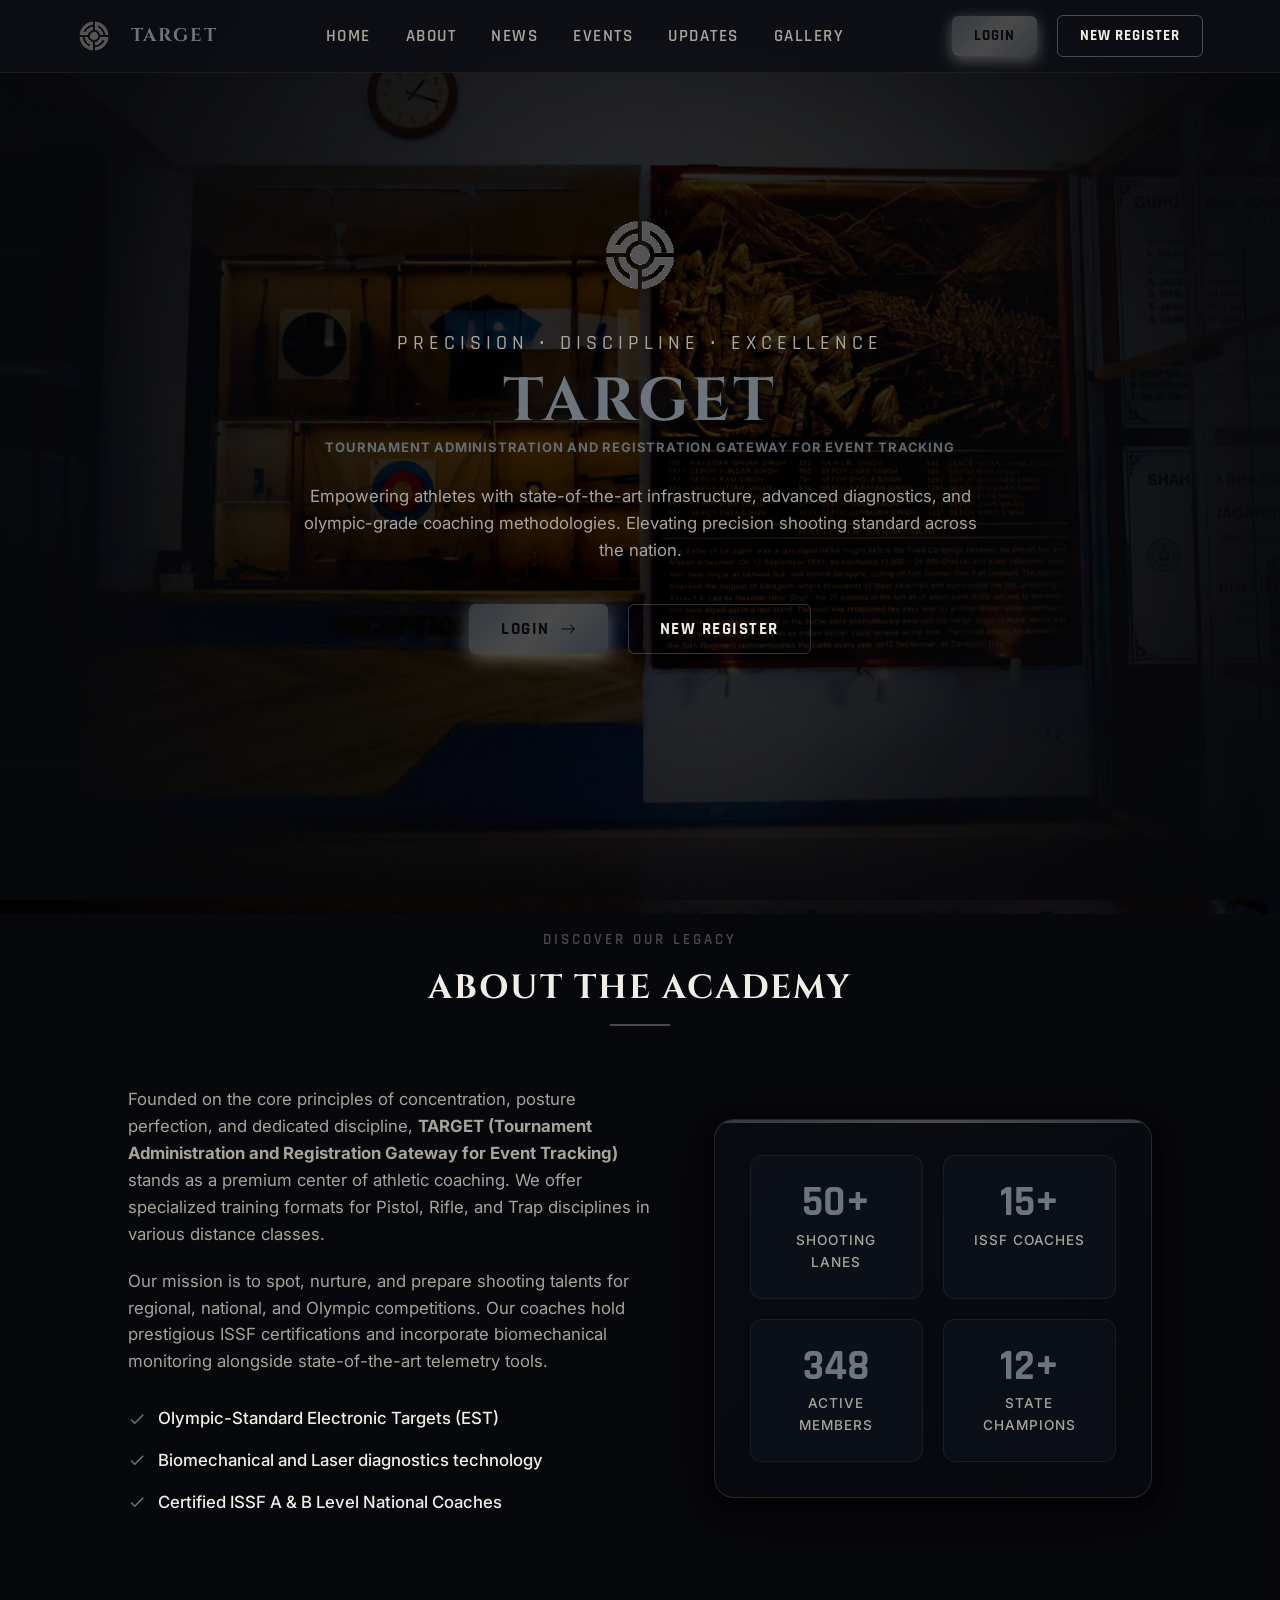
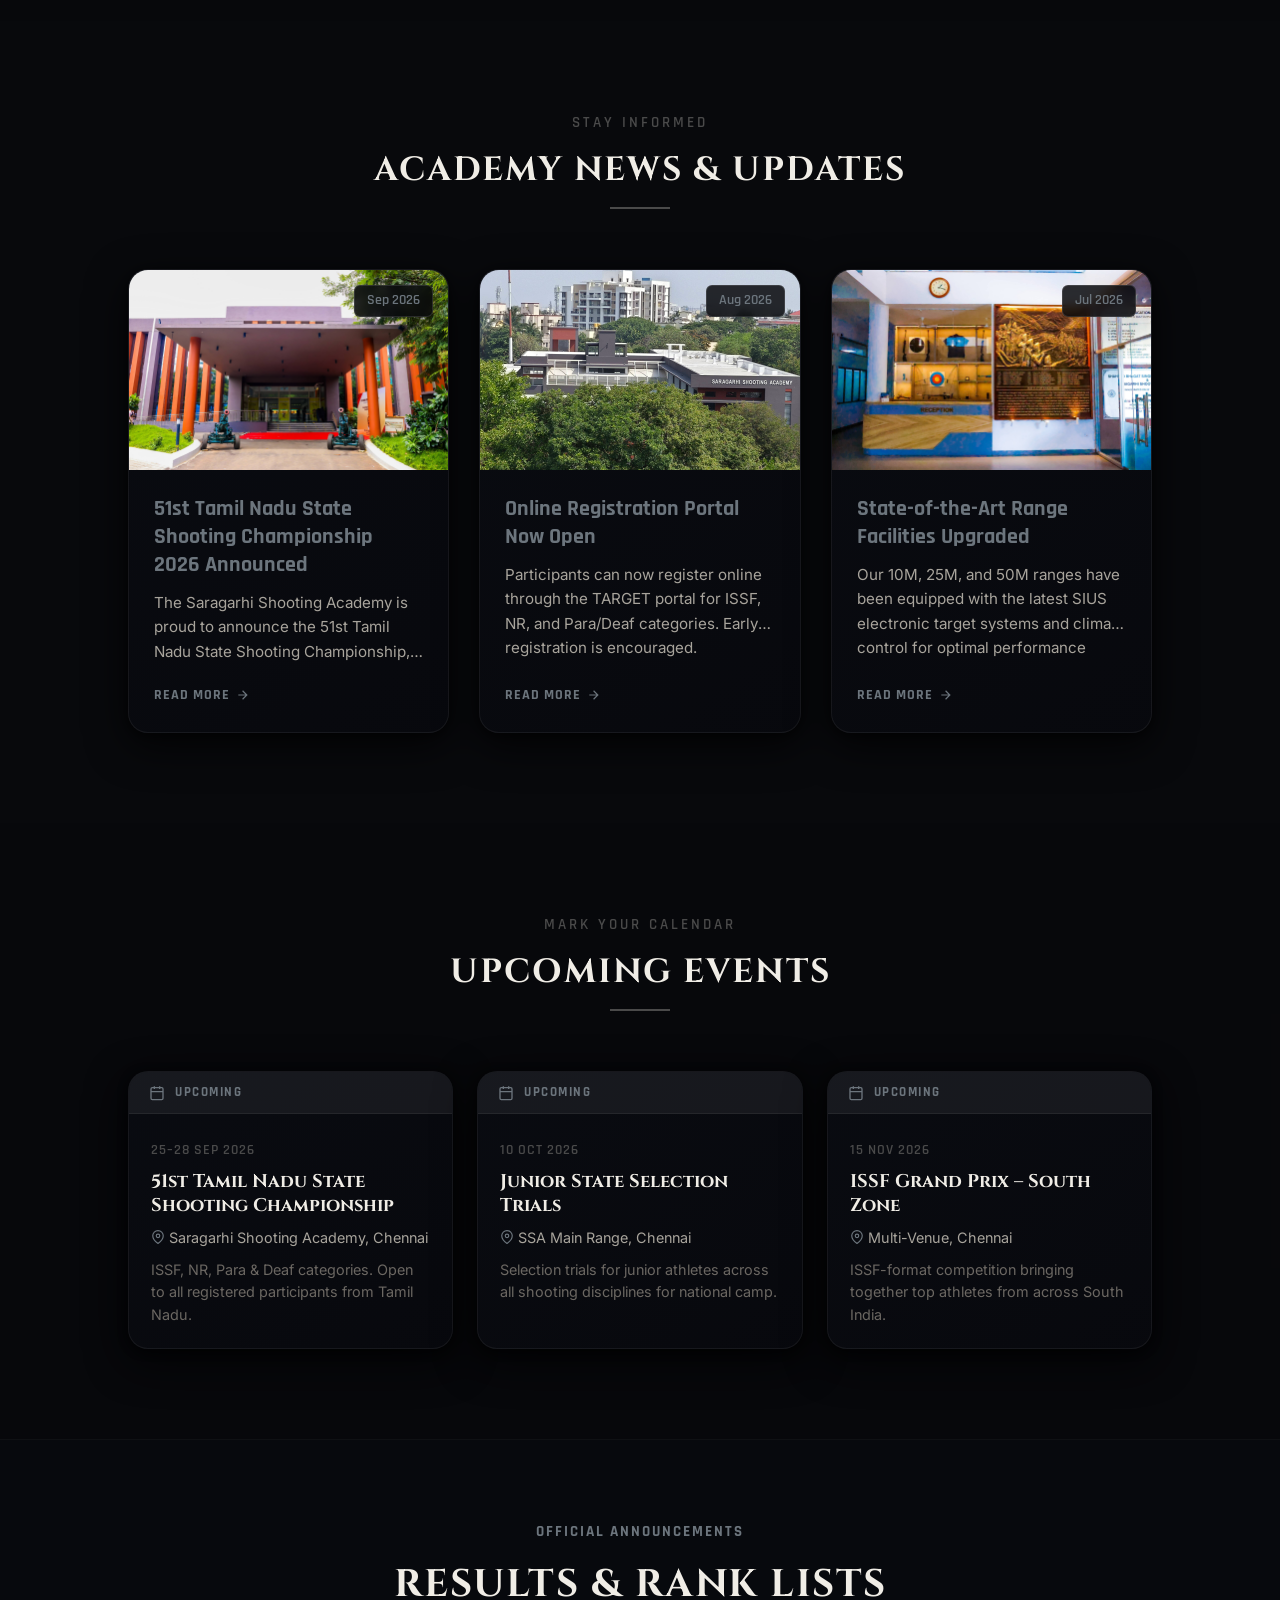
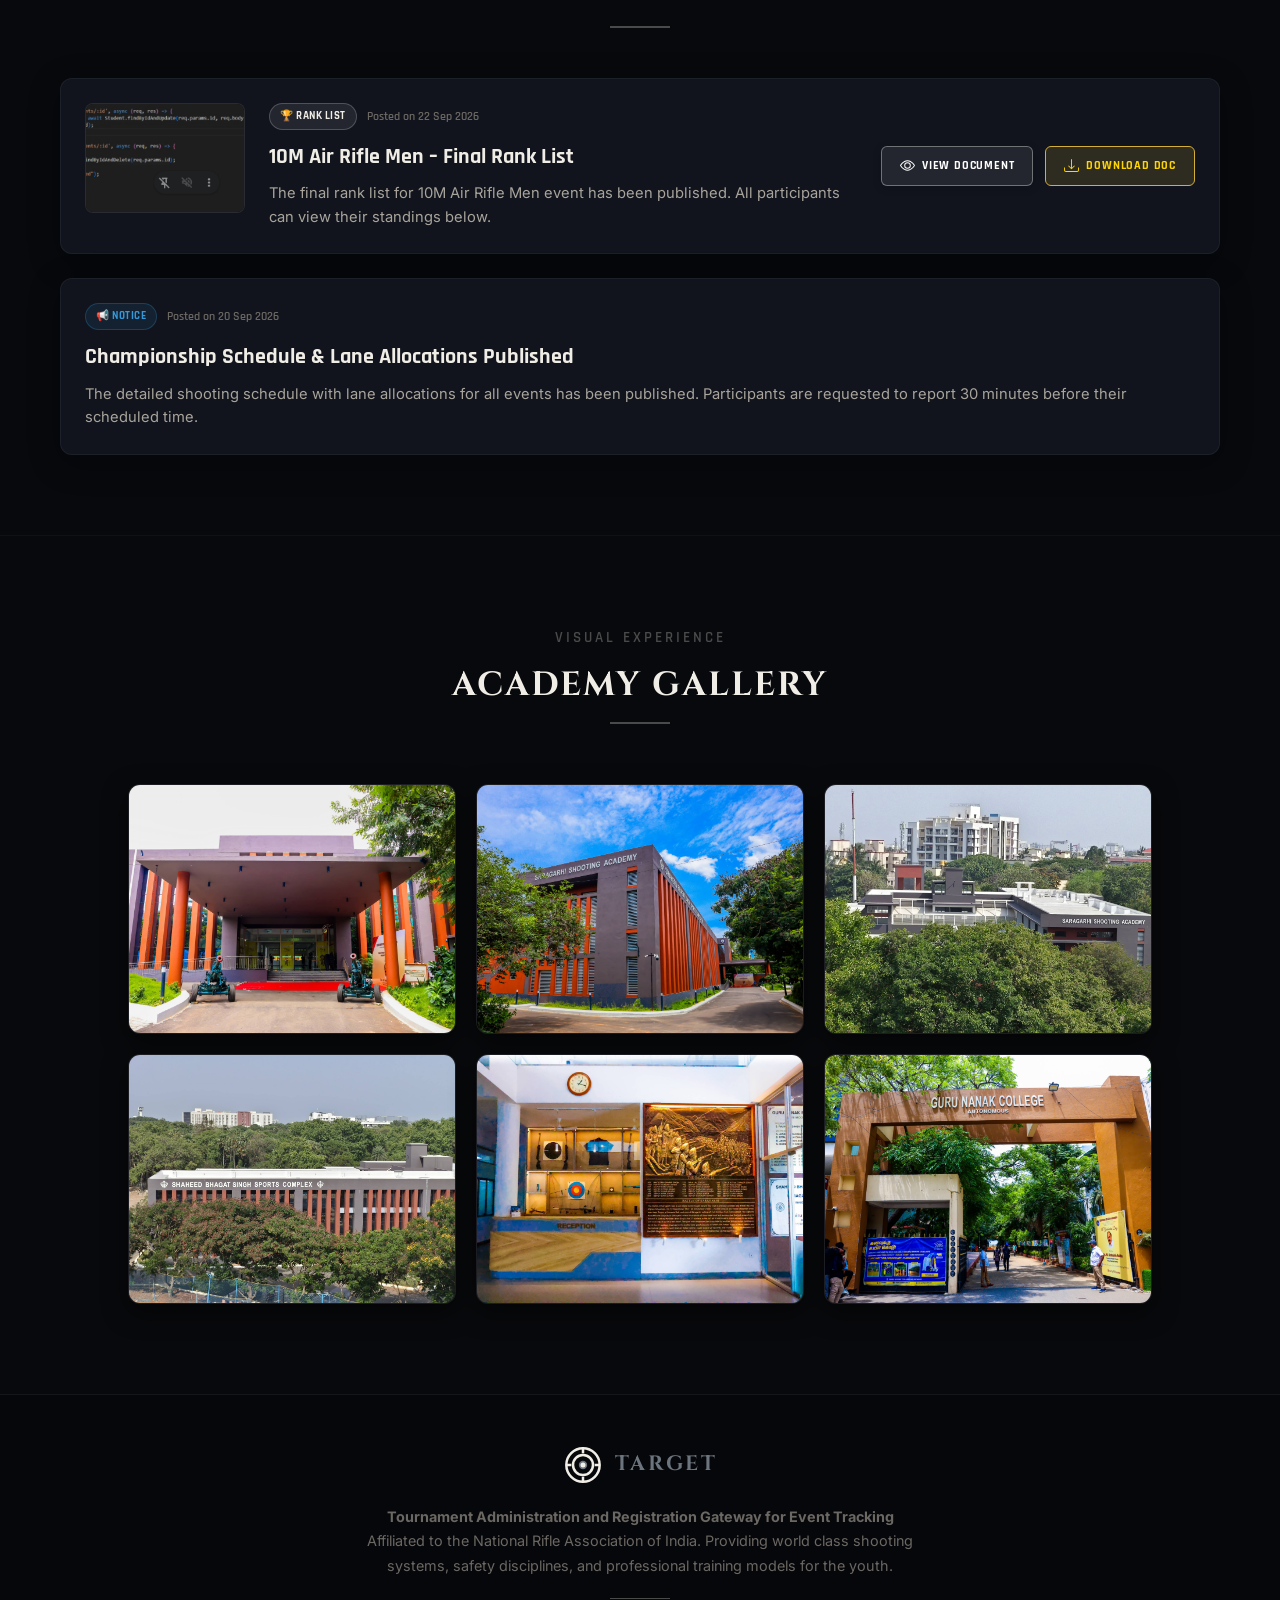
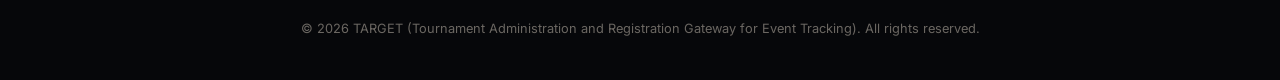
==== static-preview/index.html @ ebe8dc96 "Add static HTML/CSS/JS replica for index, login, register, and forgot password pages" ====
<!DOCTYPE html>
<html lang="en">
<head>
  <meta charset="UTF-8">
  <meta name="viewport" content="width=device-width, initial-scale=1.0">
  <meta name="description" content="Welcome to TARGET – Tournament Administration and Registration Gateway for Event Tracking. The premier portal for Olympic precision shooting sports.">
  <meta name="robots" content="index, follow">
  <title>TARGET | Official Portal</title>
  <link rel="icon" href="../images/logo.png" type="image/png">
  <link rel="preconnect" href="https://fonts.googleapis.com">
  <link rel="preconnect" href="https://fonts.gstatic.com" crossorigin>
  <link href="https://fonts.googleapis.com/css2?family=Cinzel:wght@400;600;700&family=Inter:wght@300;400;500;600;700&family=Rajdhani:wght@400;500;600;700&display=swap" rel="stylesheet">
  <style>
    :root {
      --gold-500: #4A4A4A;
      --gold-400: #6C757D;
      --gold-300: #ADB5BD;
      --gold-100: #E9ECEF;
      --dark-950: #08090C;
      --dark-900: #0D0F14;
      --dark-800: #131720;
      --dark-700: #1A2030;
      --dark-600: #222A3D;
      --dark-500: #2E3A54;
      --text-primary:   #F0EDE6;
      --text-secondary: #A8A49C;
      --text-muted:     #6B6762;
      --grad-gold:   linear-gradient(135deg, #343A40 0%, #4A4A4A 50%, #343A40 100%);
      --grad-panel:  linear-gradient(145deg, rgba(10,12,18,0.93) 0%, rgba(8,9,14,0.96) 100%);
      --shadow-card: 0 12px 40px rgba(0,0,0,0.75), 0 2px 10px rgba(0,0,0,0.5);
      --border-gold: 1px solid rgba(255,255,255,0.12);
      --border-dark: 1px solid rgba(255,255,255,0.06);
      --radius-sm: 6px; --radius-md: 12px; --radius-lg: 20px; --radius-xl: 28px;
      --trans-fast: 0.2s ease; --trans-mid: 0.4s ease; --trans-slow: 0.8s ease;
    }
    *, *::before, *::after { box-sizing: border-box; margin: 0; padding: 0; }
    html { font-size: 16px; scroll-behavior: smooth; }
    body { font-family: 'Inter', sans-serif; background-color: var(--dark-950); color: var(--text-primary); min-height: 100vh; overflow-x: hidden; line-height: 1.6; }
    a { color: var(--gold-400); text-decoration: none; transition: color var(--trans-fast); }
    a:hover { color: var(--gold-300); }
    ::-webkit-scrollbar { width: 8px; }
    ::-webkit-scrollbar-track { background: var(--dark-900); }
    ::-webkit-scrollbar-thumb { background: var(--dark-600); border-radius: 4px; }
    ::-webkit-scrollbar-thumb:hover { background: var(--gold-500); }

    /* ── Cinematic Background ── */
    .bg-cinematic {
      position: fixed; inset: 0; z-index: -2;
      background-image: url('../images/gallery/ssa_range_1.jpg');
      background-size: cover; background-position: center; background-repeat: no-repeat;
      filter: brightness(0.25) saturate(0.8) contrast(1.15);
      transform: scale(1.03);
      animation: bgPulse 30s ease-in-out infinite alternate;
    }
    .bg-overlay {
      position: fixed; inset: 0; z-index: -1;
      background: radial-gradient(circle at center, transparent 15%, rgba(8,9,12,0.92) 80%);
    }
    @keyframes bgPulse {
      0% { transform: scale(1.03) translate(0,0); }
      100% { transform: scale(1.09) translate(-8px,-4px); }
    }

    /* ── Navbar ── */
    .navbar {
      position: sticky; top: 0; width: 100%; z-index: 100;
      background: rgba(13,15,20,0.85); backdrop-filter: blur(12px);
      border-bottom: var(--border-dark); padding: 15px 6%;
      display: flex; justify-content: space-between; align-items: center;
    }
    .nav-brand { display: flex; align-items: center; gap: 12px; }
    .nav-title { font-family: 'Cinzel', serif; font-size: 1.15rem; font-weight: 700; color: var(--gold-400); letter-spacing: 2px; text-transform: uppercase; }
    .nav-links { display: flex; align-items: center; gap: 35px; list-style: none; }
    .nav-links a { font-family: 'Rajdhani', sans-serif; font-size: 1.05rem; font-weight: 600; color: var(--text-secondary); text-transform: uppercase; letter-spacing: 1.5px; position: relative; padding: 5px 0; }
    .nav-links a::after { content: ''; position: absolute; bottom: 0; left: 0; width: 0; height: 2px; background: var(--gold-500); transition: width var(--trans-fast); }
    .nav-links a:hover { color: var(--text-primary); }
    .nav-links a:hover::after { width: 100%; }
    .btn-portal { font-family: 'Rajdhani', sans-serif; font-weight: 700; font-size: 0.95rem; color: var(--dark-950) !important; background: var(--grad-gold); padding: 8px 22px; border-radius: var(--radius-sm); border: none; box-shadow: 0 4px 15px rgba(255,255,255,0.3); text-transform: uppercase; letter-spacing: 1px; cursor: pointer; transition: transform var(--trans-fast), box-shadow var(--trans-fast); display: inline-block; }
    .btn-portal:hover { transform: translateY(-2px); box-shadow: 0 6px 20px rgba(255,255,255,0.5); background: var(--gold-300); color: var(--dark-950) !important; }
    .btn-portal-register { background: transparent !important; color: var(--text-primary) !important; border: 1.5px solid rgba(255,255,255,0.25) !important; box-shadow: none !important; }
    .btn-portal-register:hover { background: rgba(255,255,255,0.1) !important; color: #fff !important; border-color: rgba(255,255,255,0.45) !important; }

    /* ── Sections ── */
    section { padding: 90px 10%; position: relative; }

    /* ── Hero ── */
    .hero { min-height: 85vh; display: flex; flex-direction: column; justify-content: center; align-items: center; text-align: center; padding-top: 40px; }
    .hero-emblem { width: 96px; height: 96px; border-radius: 50%; background: transparent; border: none; margin-bottom: 24px; animation: emblemPulse 4s ease-in-out infinite; }
    .hero-emblem-inner { width: 100%; height: 100%; border-radius: 50%; background: transparent; display: flex; align-items: center; justify-content: center; }
    @keyframes emblemPulse { 0%,100% { box-shadow: 0 0 20px rgba(255,255,255,0.25); } 50% { box-shadow: 0 0 40px rgba(255,255,255,0.45); } }
    .hero-subtitle { font-family: 'Rajdhani', sans-serif; font-size: 1.25rem; letter-spacing: 5px; text-transform: uppercase; color: var(--text-secondary); margin-bottom: 12px; font-weight: 500; }
    .hero-title { font-family: 'Cinzel', serif; font-size: clamp(2rem,5vw,3.8rem); font-weight: 700; color: var(--gold-400); text-transform: uppercase; letter-spacing: 4px; text-shadow: 0 4px 15px rgba(0,0,0,0.8), 0 0 30px rgba(255,255,255,0.2); margin-bottom: 0; line-height: 1.05; }
    .hero-expansion { font-size: 13px; font-weight: 700; color: var(--gold-400); margin-top: 2px; margin-bottom: 25px; letter-spacing: 0.8px; text-transform: uppercase; opacity: 0.9; }
    .hero-description { max-width: 680px; font-size: 1.05rem; color: var(--text-secondary); margin-bottom: 40px; }
    .hero-actions { display: flex; gap: 20px; align-items: center; }
    .btn-primary { font-family: 'Rajdhani', sans-serif; font-weight: 700; font-size: 1.05rem; text-transform: uppercase; letter-spacing: 1.5px; color: var(--dark-950) !important; background: var(--grad-gold); padding: 12px 32px; border-radius: var(--radius-sm); border: none; cursor: pointer; box-shadow: 0 4px 20px rgba(255,255,255,0.35); display: inline-flex; align-items: center; gap: 10px; transition: transform var(--trans-fast), box-shadow var(--trans-fast); }
    .btn-primary:hover { transform: translateY(-2px); box-shadow: 0 8px 30px rgba(255,255,255,0.6); }
    .btn-secondary-custom { font-family: 'Rajdhani', sans-serif; font-weight: 700; font-size: 1.05rem; text-transform: uppercase; letter-spacing: 1.5px; color: var(--text-primary) !important; background: transparent; padding: 11px 31px; border-radius: var(--radius-sm); border: 1px solid rgba(255,255,255,0.2); cursor: pointer; display: inline-flex; align-items: center; transition: background var(--trans-fast), color var(--trans-fast), border-color var(--trans-fast); }
    .btn-secondary-custom:hover { background: rgba(255,255,255,0.08); color: #fff !important; border-color: rgba(255,255,255,0.4); transform: translateY(-2px); }

    /* ── Section Headers ── */
    .section-header { text-align: center; margin-bottom: 60px; }
    .section-subtitle { font-family: 'Rajdhani', sans-serif; font-size: 0.95rem; font-weight: 600; text-transform: uppercase; letter-spacing: 3px; color: var(--gold-500); margin-bottom: 8px; }
    .section-title { font-family: 'Cinzel', serif; font-size: 2.1rem; text-transform: uppercase; letter-spacing: 2px; color: var(--text-primary); position: relative; display: inline-block; padding-bottom: 12px; }
    .section-title::after { content: ''; position: absolute; bottom: 0; left: 50%; transform: translateX(-50%); width: 60px; height: 2px; background: var(--gold-500); }

    /* ── About ── */
    .about { background: rgba(8,9,12,0.3); }
    .about-content { display: grid; grid-template-columns: 1.1fr 0.9fr; gap: 50px; align-items: center; }
    .about-text { font-size: 1.05rem; color: var(--text-secondary); }
    .about-text p { margin-bottom: 20px; }
    .about-highlights { list-style: none; margin-top: 30px; }
    .about-highlights li { display: flex; align-items: center; gap: 12px; margin-bottom: 15px; font-weight: 500; color: var(--text-primary); }
    .about-highlights li svg { width: 18px; height: 18px; fill: var(--gold-400); flex-shrink: 0; }
    .about-card-box { background: var(--grad-panel); border: var(--border-gold); border-radius: var(--radius-lg); padding: 35px; box-shadow: var(--shadow-card); position: relative; overflow: hidden; }
    .about-card-box::before { content: ''; position: absolute; top: 0; left: 0; right: 0; height: 3px; background: var(--grad-gold); }
    .stats-grid { display: grid; grid-template-columns: 1fr 1fr; gap: 20px; }
    .stat-item { background: rgba(14,18,28,0.7); border: var(--border-dark); border-radius: var(--radius-md); padding: 24px 20px; text-align: center; transition: transform var(--trans-fast), border-color var(--trans-fast); }
    .stat-item:hover { transform: translateY(-4px); border-color: rgba(255,255,255,0.4); box-shadow: 0 8px 24px rgba(255,255,255,0.08); }
    .stat-num { font-family: 'Rajdhani', sans-serif; font-size: 2.6rem; font-weight: 700; color: var(--gold-400); margin-bottom: 4px; line-height: 1.1; }
    .stat-label { font-size: 0.85rem; font-weight: 500; text-transform: uppercase; letter-spacing: 1px; color: var(--text-secondary); }

    /* ── News ── */
    .news-grid { display: grid; grid-template-columns: repeat(auto-fit, minmax(320px,1fr)); gap: 30px; }
    .news-card { background: var(--grad-panel); border: var(--border-dark); border-radius: var(--radius-lg); overflow: hidden; box-shadow: var(--shadow-card); transition: transform var(--trans-fast), border-color var(--trans-fast), box-shadow var(--trans-fast); cursor: pointer; display: flex; flex-direction: column; }
    .news-card:hover { transform: translateY(-8px); border-color: rgba(255,255,255,0.45); box-shadow: 0 15px 40px rgba(255,255,255,0.15), var(--shadow-card); }
    .news-img-container { height: 200px; overflow: hidden; position: relative; background-color: var(--dark-900); }
    .news-img { width: 100%; height: 100%; object-fit: cover; transition: transform var(--trans-slow); }
    .news-card:hover .news-img { transform: scale(1.06); }
    .news-date { position: absolute; top: 15px; right: 15px; background: rgba(8,9,12,0.85); backdrop-filter: blur(4px); border: var(--border-gold); padding: 4px 12px; border-radius: var(--radius-sm); font-family: 'Rajdhani', sans-serif; font-weight: 600; font-size: 0.85rem; color: var(--gold-400); z-index: 2; }
    .news-info { padding: 25px; display: flex; flex-direction: column; flex-grow: 1; }
    .news-title { font-family: 'Rajdhani', sans-serif; font-size: 1.35rem; font-weight: 700; color: var(--gold-400); line-height: 1.3; margin-bottom: 12px; }
    .news-excerpt { font-size: 0.95rem; color: var(--text-secondary); margin-bottom: 20px; flex-grow: 1; display: -webkit-box; -webkit-line-clamp: 3; -webkit-box-orient: vertical; overflow: hidden; }
    .news-more { font-family: 'Rajdhani', sans-serif; font-size: 0.9rem; font-weight: 700; text-transform: uppercase; letter-spacing: 1px; color: var(--gold-400); display: inline-flex; align-items: center; gap: 6px; margin-top: auto; }
    .news-more svg { width: 14px; height: 14px; fill: currentColor; transition: transform var(--trans-fast); }
    .news-card:hover .news-more svg { transform: translateX(4px); }

    /* ── Events ── */
    .events { background: rgba(8,9,12,0.3); }
    .events-grid { display: grid; grid-template-columns: repeat(auto-fit,minmax(280px,1fr)); gap: 24px; }
    .event-card { background: var(--grad-panel); border: var(--border-dark); border-radius: var(--radius-lg); overflow: hidden; box-shadow: var(--shadow-card); transition: transform var(--trans-fast), border-color var(--trans-fast); }
    .event-card:hover { transform: translateY(-6px); border-color: rgba(255,255,255,0.3); }
    .event-badge { background: rgba(255,255,255,0.06); border-bottom: var(--border-dark); padding: 10px 20px; font-family: 'Rajdhani', sans-serif; font-size: 0.82rem; font-weight: 700; text-transform: uppercase; letter-spacing: 1.5px; color: var(--gold-400); display: flex; align-items: center; gap: 6px; }
    .event-content { padding: 22px; }
    .event-date-text { font-family: 'Rajdhani', sans-serif; font-size: 0.9rem; font-weight: 600; color: var(--gold-500); text-transform: uppercase; letter-spacing: 1px; }
    .event-card-title { font-family: 'Cinzel', serif; font-size: 1.15rem; font-weight: 700; color: var(--text-primary); margin: 8px 0; line-height: 1.3; }
    .event-venue { font-size: 0.9rem; color: var(--text-secondary); margin-bottom: 10px; display: flex; align-items: center; }
    .event-desc { font-size: 0.9rem; color: var(--text-muted); line-height: 1.55; }

    /* ── Updates Section ── */
    .updates { padding: 80px 0; background: rgba(8,10,15,0.4); border-top: 1px solid rgba(255,255,255,0.03); border-bottom: 1px solid rgba(255,255,255,0.03); }
    .container { max-width: 1200px; margin: 0 auto; padding: 0 20px; }
    .update-row-card { background: rgba(20,24,33,0.85); border: 1.5px solid rgba(108,117,125,0.12); border-radius: 12px; padding: 24px; display: flex; justify-content: space-between; align-items: center; flex-wrap: wrap; gap: 20px; transition: all 0.25s ease; box-shadow: 0 8px 32px rgba(0,0,0,0.25); }
    .update-row-card:hover { border-color: rgba(255,255,255,0.25) !important; transform: translateY(-2px); box-shadow: 0 12px 40px rgba(0,0,0,0.4); }
    .btn-doc-view { display: inline-flex; align-items: center; gap: 7px; font-family: 'Rajdhani', sans-serif; font-weight: 700; text-transform: uppercase; letter-spacing: 0.8px; font-size: 12px; padding: 9px 18px; text-decoration: none !important; border: 1px solid rgba(255,255,255,0.35); background: rgba(255,255,255,0.08); color: #ffffff !important; border-radius: 6px; box-shadow: 0 2px 8px rgba(0,0,0,0.2); transition: all 0.2s ease; cursor: pointer; }
    .btn-doc-view:hover { background: #ffffff !important; color: #0d1117 !important; border-color: #ffffff !important; box-shadow: 0 4px 14px rgba(255,255,255,0.3); transform: translateY(-1px); }
    .btn-doc-download { display: inline-flex; align-items: center; gap: 7px; font-family: 'Rajdhani', sans-serif; font-weight: 700; text-transform: uppercase; letter-spacing: 0.8px; font-size: 12px; padding: 9px 18px; text-decoration: none !important; border: 1px solid #d4af37; background: rgba(212,175,55,0.15); color: #ffd700 !important; border-radius: 6px; transition: all 0.2s ease; cursor: pointer; }
    .btn-doc-download:hover { background: #d4af37 !important; color: #000 !important; border-color: #ffd700 !important; transform: translateY(-1px); }

    /* ── Gallery ── */
    .gallery-grid { display: grid; grid-template-columns: repeat(auto-fit,minmax(280px,1fr)); gap: 20px; }
    .gallery-item { position: relative; height: 250px; border-radius: var(--radius-md); overflow: hidden; border: var(--border-dark); box-shadow: 0 8px 24px rgba(0,0,0,0.5); cursor: pointer; background-color: var(--dark-900); }
    .gallery-item img { width: 100%; height: 100%; object-fit: cover; transition: transform var(--trans-slow), filter var(--trans-slow); }
    .gallery-overlay { position: absolute; inset: 0; background: linear-gradient(to top, rgba(8,9,12,0.92) 0%, rgba(8,9,12,0.3) 60%, transparent 100%); display: flex; flex-direction: column; justify-content: flex-end; padding: 24px; opacity: 0; transition: opacity var(--trans-mid); }
    .gallery-title { font-family: 'Rajdhani', sans-serif; font-weight: 700; font-size: 1.25rem; color: var(--gold-400); text-transform: uppercase; letter-spacing: 1px; margin-bottom: 4px; }
    .gallery-desc { font-size: 0.85rem; color: var(--text-secondary); }
    .gallery-item:hover img { transform: scale(1.08); filter: brightness(0.85); }
    .gallery-item:hover .gallery-overlay { opacity: 1; }

    /* ── Footer ── */
    footer { background: #06070a; border-top: var(--border-dark); padding: 50px 10% 40px; text-align: center; }
    .footer-logo { display: flex; align-items: center; justify-content: center; gap: 12px; margin-bottom: 20px; }
    .footer-logo svg { width: 40px; height: 40px; stroke: var(--gold-400); }
    .footer-logo span { font-family: 'Cinzel', serif; font-size: 1.3rem; font-weight: 700; color: var(--gold-400); letter-spacing: 3px; text-transform: uppercase; }
    .footer-info { font-size: 0.9rem; color: var(--text-muted); max-width: 600px; margin: 0 auto 20px; line-height: 1.7; }
    .footer-divider { width: 60px; height: 1px; background: var(--gold-500); margin: 0 auto 20px; }
    .footer-copyright { font-size: 0.8rem; color: var(--text-muted); }

    /* ── Modal ── */
    .modal { position: fixed; inset: 0; z-index: 1000; display: flex; align-items: center; justify-content: center; padding: 20px; opacity: 0; pointer-events: none; transition: opacity 0.3s ease; }
    .modal.active { opacity: 1; pointer-events: all; }
    .modal-backdrop { position: absolute; inset: 0; background: rgba(5,6,8,0.85); backdrop-filter: blur(8px); }
    .modal-container { position: relative; width: 100%; max-width: 680px; background: var(--grad-panel); border: var(--border-gold); border-radius: var(--radius-xl); box-shadow: 0 20px 50px rgba(0,0,0,0.85); overflow: hidden; z-index: 10; transform: scale(0.92); transition: transform 0.3s ease; display: flex; flex-direction: column; max-height: 90vh; }
    .modal.active .modal-container { transform: scale(1); }
    .modal-header-img { height: 260px; position: relative; flex-shrink: 0; }
    .modal-header-img img { width: 100%; height: 100%; object-fit: cover; }
    .modal-close { position: absolute; top: 15px; right: 15px; width: 36px; height: 36px; border-radius: 50%; background: rgba(8,9,12,0.85); border: var(--border-gold); color: var(--gold-400); display: flex; align-items: center; justify-content: center; cursor: pointer; z-index: 12; transition: background var(--trans-fast); }
    .modal-close:hover { background: var(--gold-500); color: var(--dark-950); }
    .modal-close svg { width: 18px; height: 18px; fill: currentColor; }
    .modal-content { padding: 35px; overflow-y: auto; }
    .modal-date { font-family: 'Rajdhani', sans-serif; font-weight: 600; color: var(--gold-500); text-transform: uppercase; letter-spacing: 1.5px; font-size: 0.9rem; margin-bottom: 8px; }
    .modal-title { font-family: 'Cinzel', serif; font-size: 1.7rem; color: var(--gold-400); text-transform: uppercase; margin-bottom: 18px; line-height: 1.3; }
    .modal-body { font-size: 1rem; color: var(--text-secondary); line-height: 1.75; }

    /* ── Responsive ── */
    @media (max-width: 900px) {
      .about-content { grid-template-columns: 1fr; }
      .nav-links { display: none; }
    }
    @media (max-width: 600px) {
      .hero-actions { flex-direction: column; }
      section { padding: 60px 5%; }
    }
  </style>
</head>
<body>
  <div class="bg-cinematic" aria-hidden="true"></div>
  <div class="bg-overlay" aria-hidden="true"></div>

  <!-- Navbar -->
  <nav class="navbar">
    <div class="nav-brand">
      <img src="../images/logo.png" alt="TARGET Logo" style="width:34px;height:34px;object-fit:contain;margin-right:8px;">
      <span class="nav-title">TARGET</span>
    </div>
    <ul class="nav-links">
      <li><a href="#hero">Home</a></li>
      <li><a href="#about">About</a></li>
      <li><a href="#news">News</a></li>
      <li><a href="#events">Events</a></li>
      <li><a href="#updates">Updates</a></li>
      <li><a href="#gallery">Gallery</a></li>
    </ul>
    <div style="display:flex;align-items:center;gap:10px;">
      <a href="login.html" class="btn-portal" style="margin-right:10px;">Login</a>
      <a href="register.html" class="btn-portal btn-portal-register">New Register</a>
    </div>
  </nav>

  <!-- Hero -->
  <section id="hero" class="hero">
    <div class="hero-emblem" aria-hidden="true">
      <div class="hero-emblem-inner">
        <img src="../images/logo.png" alt="TARGET Logo" style="width:80px;height:80px;object-fit:contain;filter:drop-shadow(0 4px 15px rgba(0,0,0,0.6));">
      </div>
    </div>
    <p class="hero-subtitle">Precision &bull; Discipline &bull; Excellence</p>
    <h1 class="hero-title">TARGET</h1>
    <p class="hero-expansion">Tournament Administration and Registration Gateway for Event Tracking</p>
    <p class="hero-description">
      Empowering athletes with state-of-the-art infrastructure, advanced diagnostics, and olympic-grade coaching methodologies. Elevating precision shooting standard across the nation.
    </p>
    <div class="hero-actions">
      <a href="login.html" class="btn-primary">
        Login
        <svg xmlns="http://www.w3.org/2000/svg" width="16" height="16" fill="currentColor" viewBox="0 0 16 16">
          <path fill-rule="evenodd" d="M1 8a.5.5 0 0 1 .5-.5h11.793l-3.147-3.146a.5.5 0 0 1 .708-.708l4 4a.5.5 0 0 1 0 .708l-4 4a.5.5 0 0 1-.708-.708L13.293 8.5H1.5A.5.5 0 0 1 1 8z"/>
        </svg>
      </a>
      <a href="register.html" class="btn-secondary-custom">New Register</a>
    </div>
  </section>

  <!-- About -->
  <section id="about" class="about">
    <div class="section-header">
      <p class="section-subtitle">Discover Our Legacy</p>
      <h2 class="section-title">About the Academy</h2>
    </div>
    <div class="about-content">
      <div class="about-text">
        <p>
          Founded on the core principles of concentration, posture perfection, and dedicated discipline, <strong>TARGET (Tournament Administration and Registration Gateway for Event Tracking)</strong> stands as a premium center of athletic coaching. We offer specialized training formats for Pistol, Rifle, and Trap disciplines in various distance classes.
        </p>
        <p>
          Our mission is to spot, nurture, and prepare shooting talents for regional, national, and Olympic competitions. Our coaches hold prestigious ISSF certifications and incorporate biomechanical monitoring alongside state-of-the-art telemetry tools.
        </p>
        <ul class="about-highlights">
          <li>
            <svg viewBox="0 0 24 24" xmlns="http://www.w3.org/2000/svg"><path d="M9 16.17L4.83 12l-1.42 1.41L9 19 21 7l-1.41-1.41z"/></svg>
            Olympic-Standard Electronic Targets (EST)
          </li>
          <li>
            <svg viewBox="0 0 24 24" xmlns="http://www.w3.org/2000/svg"><path d="M9 16.17L4.83 12l-1.42 1.41L9 19 21 7l-1.41-1.41z"/></svg>
            Biomechanical and Laser diagnostics technology
          </li>
          <li>
            <svg viewBox="0 0 24 24" xmlns="http://www.w3.org/2000/svg"><path d="M9 16.17L4.83 12l-1.42 1.41L9 19 21 7l-1.41-1.41z"/></svg>
            Certified ISSF A &amp; B Level National Coaches
          </li>
        </ul>
      </div>
      <div class="about-card-box">
        <div class="stats-grid">
          <div class="stat-item">
            <div class="stat-num" data-target="50">0</div>
            <div class="stat-label">Shooting Lanes</div>
          </div>
          <div class="stat-item">
            <div class="stat-num" data-target="15">0</div>
            <div class="stat-label">ISSF Coaches</div>
          </div>
          <div class="stat-item">
            <div class="stat-num" data-target="500">0</div>
            <div class="stat-label">Active Members</div>
          </div>
          <div class="stat-item">
            <div class="stat-num" data-target="12">0</div>
            <div class="stat-label">State Champions</div>
          </div>
        </div>
      </div>
    </div>
  </section>

  <!-- News -->
  <section id="news" class="news">
    <div class="section-header">
      <p class="section-subtitle">Stay Informed</p>
      <h2 class="section-title">Academy News &amp; Updates</h2>
    </div>
    <div class="news-grid">
      <article class="news-card" onclick="openNewsModal('n1')">
        <div class="news-img-container">
          <span class="news-date">Sep 2026</span>
          <img class="news-img" src="../images/gallery/ssa_action_1.jpg" alt="Championship 2026 Announced">
        </div>
        <div class="news-info">
          <h3 class="news-title">51st Tamil Nadu State Shooting Championship 2026 Announced</h3>
          <p class="news-excerpt">The Saragarhi Shooting Academy is proud to announce the 51st Tamil Nadu State Shooting Championship, welcoming athletes from all disciplines to participate.</p>
          <span class="news-more">Read More <svg viewBox="0 0 24 24" xmlns="http://www.w3.org/2000/svg"><path d="M12 4l-1.41 1.41L16.17 11H4v2h12.17l-5.58 5.59L12 20l8-8z"/></svg></span>
        </div>
      </article>
      <article class="news-card" onclick="openNewsModal('n2')">
        <div class="news-img-container">
          <span class="news-date">Aug 2026</span>
          <img class="news-img" src="../images/gallery/ssa_gallery_1.jpg" alt="Online Registration Open">
        </div>
        <div class="news-info">
          <h3 class="news-title">Online Registration Portal Now Open</h3>
          <p class="news-excerpt">Participants can now register online through the TARGET portal for ISSF, NR, and Para/Deaf categories. Early registration is encouraged.</p>
          <span class="news-more">Read More <svg viewBox="0 0 24 24" xmlns="http://www.w3.org/2000/svg"><path d="M12 4l-1.41 1.41L16.17 11H4v2h12.17l-5.58 5.59L12 20l8-8z"/></svg></span>
        </div>
      </article>
      <article class="news-card" onclick="openNewsModal('n3')">
        <div class="news-img-container">
          <span class="news-date">Jul 2026</span>
          <img class="news-img" src="../images/gallery/ssa_range_1.jpg" alt="New Range Facilities">
        </div>
        <div class="news-info">
          <h3 class="news-title">State-of-the-Art Range Facilities Upgraded</h3>
          <p class="news-excerpt">Our 10M, 25M, and 50M ranges have been equipped with the latest SIUS electronic target systems and climate control for optimal performance conditions.</p>
          <span class="news-more">Read More <svg viewBox="0 0 24 24" xmlns="http://www.w3.org/2000/svg"><path d="M12 4l-1.41 1.41L16.17 11H4v2h12.17l-5.58 5.59L12 20l8-8z"/></svg></span>
        </div>
      </article>
    </div>
  </section>

  <!-- Events -->
  <section id="events" class="events">
    <div class="section-header">
      <p class="section-subtitle">Mark Your Calendar</p>
      <h2 class="section-title">Upcoming Events</h2>
    </div>
    <div class="events-grid">
      <div class="event-card">
        <div class="event-badge">
          <svg xmlns="http://www.w3.org/2000/svg" viewBox="0 0 24 24" fill="none" stroke="currentColor" stroke-width="2" style="width:16px;height:16px;vertical-align:middle;margin-right:4px;"><rect x="3" y="4" width="18" height="18" rx="2" ry="2"/><line x1="16" y1="2" x2="16" y2="6"/><line x1="8" y1="2" x2="8" y2="6"/><line x1="3" y1="10" x2="21" y2="10"/></svg>
          <span>Upcoming</span>
        </div>
        <div class="event-content">
          <span class="event-date-text">25–28 Sep 2026</span>
          <h3 class="event-card-title">51st Tamil Nadu State Shooting Championship</h3>
          <p class="event-venue"><svg xmlns="http://www.w3.org/2000/svg" viewBox="0 0 24 24" fill="none" stroke="currentColor" stroke-width="2" style="width:14px;height:14px;vertical-align:-2px;margin-right:4px;color:var(--gold-400);"><path d="M21 10c0 7-9 13-9 13s-9-6-9-13a9 9 0 0 1 18 0z"/><circle cx="12" cy="10" r="3"/></svg>Saragarhi Shooting Academy, Chennai</p>
          <p class="event-desc">ISSF, NR, Para & Deaf categories. Open to all registered participants from Tamil Nadu.</p>
        </div>
      </div>
      <div class="event-card">
        <div class="event-badge">
          <svg xmlns="http://www.w3.org/2000/svg" viewBox="0 0 24 24" fill="none" stroke="currentColor" stroke-width="2" style="width:16px;height:16px;vertical-align:middle;margin-right:4px;"><rect x="3" y="4" width="18" height="18" rx="2" ry="2"/><line x1="16" y1="2" x2="16" y2="6"/><line x1="8" y1="2" x2="8" y2="6"/><line x1="3" y1="10" x2="21" y2="10"/></svg>
          <span>Upcoming</span>
        </div>
        <div class="event-content">
          <span class="event-date-text">10 Oct 2026</span>
          <h3 class="event-card-title">Junior State Selection Trials</h3>
          <p class="event-venue"><svg xmlns="http://www.w3.org/2000/svg" viewBox="0 0 24 24" fill="none" stroke="currentColor" stroke-width="2" style="width:14px;height:14px;vertical-align:-2px;margin-right:4px;color:var(--gold-400);"><path d="M21 10c0 7-9 13-9 13s-9-6-9-13a9 9 0 0 1 18 0z"/><circle cx="12" cy="10" r="3"/></svg>SSA Main Range, Chennai</p>
          <p class="event-desc">Selection trials for junior athletes across all shooting disciplines for national camp.</p>
        </div>
      </div>
      <div class="event-card">
        <div class="event-badge">
          <svg xmlns="http://www.w3.org/2000/svg" viewBox="0 0 24 24" fill="none" stroke="currentColor" stroke-width="2" style="width:16px;height:16px;vertical-align:middle;margin-right:4px;"><rect x="3" y="4" width="18" height="18" rx="2" ry="2"/><line x1="16" y1="2" x2="16" y2="6"/><line x1="8" y1="2" x2="8" y2="6"/><line x1="3" y1="10" x2="21" y2="10"/></svg>
          <span>Upcoming</span>
        </div>
        <div class="event-content">
          <span class="event-date-text">15 Nov 2026</span>
          <h3 class="event-card-title">ISSF Grand Prix – South Zone</h3>
          <p class="event-venue"><svg xmlns="http://www.w3.org/2000/svg" viewBox="0 0 24 24" fill="none" stroke="currentColor" stroke-width="2" style="width:14px;height:14px;vertical-align:-2px;margin-right:4px;color:var(--gold-400);"><path d="M21 10c0 7-9 13-9 13s-9-6-9-13a9 9 0 0 1 18 0z"/><circle cx="12" cy="10" r="3"/></svg>Multi-Venue, Chennai</p>
          <p class="event-desc">ISSF-format competition bringing together top athletes from across South India.</p>
        </div>
      </div>
    </div>
  </section>

  <!-- Official Updates -->
  <section id="updates" class="updates">
    <div class="container">
      <div class="section-header" style="text-align:center;margin-bottom:50px;">
        <p class="section-subtitle" style="font-family:'Rajdhani',sans-serif;font-weight:700;font-size:0.95rem;text-transform:uppercase;color:var(--gold-400);letter-spacing:2px;margin-bottom:10px;">Official Announcements</p>
        <h2 class="section-title" style="font-family:'Cinzel',serif;font-size:2.4rem;color:var(--text-primary);text-transform:uppercase;letter-spacing:1.5px;margin-bottom:0;">Results &amp; Rank Lists</h2>
      </div>
      <div style="display:flex;flex-direction:column;gap:24px;">
        <!-- Update Card 1 -->
        <div class="update-row-card" style="display:flex;align-items:stretch;gap:24px;">
          <div style="width:160px;min-width:160px;height:110px;border-radius:8px;overflow:hidden;border:1.5px solid rgba(255,255,255,0.12);background:rgba(0,0,0,0.3);display:flex;align-items:center;justify-content:center;">
            <img src="../uploads/templates/template_img_6a55ebd0420a12.30798184.png" alt="Cover" style="width:100%;height:100%;object-fit:cover;" onerror="this.parentElement.style.display='none'">
          </div>
          <div style="flex:1;min-width:280px;display:flex;flex-direction:column;justify-content:center;">
            <div style="display:flex;align-items:center;gap:10px;margin-bottom:10px;flex-wrap:wrap;">
              <span style="background:rgba(255,255,255,0.08);color:var(--text-primary);font-size:10.5px;font-weight:700;text-transform:uppercase;padding:4px 10px;border-radius:20px;border:1px solid rgba(255,255,255,0.2);letter-spacing:0.5px;font-family:'Rajdhani',sans-serif;">🏆 Rank List</span>
              <span style="font-size:12px;color:var(--text-muted);font-family:'Rajdhani',sans-serif;font-weight:600;">Posted on 22 Sep 2026</span>
            </div>
            <h3 style="font-family:'Rajdhani',sans-serif;font-weight:700;font-size:1.35rem;color:var(--text-primary);margin:0 0 8px 0;">10M Air Rifle Men – Final Rank List</h3>
            <p style="color:var(--text-secondary);font-size:0.92rem;line-height:1.6;margin:0;">The final rank list for 10M Air Rifle Men event has been published. All participants can view their standings below.</p>
          </div>
          <div style="display:flex;align-items:center;gap:12px;flex-wrap:wrap;">
            <a href="#" class="btn-doc-view" onclick="alert('Document viewer opens in live system')">
              <svg xmlns="http://www.w3.org/2000/svg" width="15" height="15" fill="currentColor" viewBox="0 0 16 16" style="vertical-align:middle;"><path d="M16 8s-3-5.5-8-5.5S0 8 0 8s3 5.5 8 5.5S16 8 16 8zM1.173 8a13.133 13.133 0 0 1 1.66-2.043C4.12 4.668 5.88 3.5 8 3.5c2.12 0 3.879 1.168 5.168 2.457A13.133 13.133 0 0 1 14.828 8c-.058.087-.122.183-.195.288-.335.48-.83 1.12-1.465 1.755C11.879 11.332 10.119 12.5 8 12.5c-2.12 0-3.879-1.168-5.168-2.457A13.134 13.134 0 0 1 1.172 8z"/><path d="M8 5.5a2.5 2.5 0 1 0 0 5 2.5 2.5 0 0 0 0-5zM4.5 8a3.5 3.5 0 1 1 7 0 3.5 3.5 0 0 1-7 0z"/></svg>
              View Document
            </a>
            <a href="#" class="btn-doc-download" onclick="alert('Download opens in live system')">
              <svg xmlns="http://www.w3.org/2000/svg" width="15" height="15" fill="currentColor" viewBox="0 0 16 16" style="vertical-align:middle;"><path d="M.5 9.9a.5.5 0 0 1 .5.5v2.5a1 1 0 0 0 1 1h12a1 1 0 0 0 1-1v-2.5a.5.5 0 0 1 1 0v2.5a2 2 0 0 1-2 2H2a2 2 0 0 1-2-2v-2.5a.5.5 0 0 1 .5-.5z"/><path d="M7.646 11.854a.5.5 0 0 0 .708 0l3-3a.5.5 0 0 0-.708-.708L8.5 10.293V1.5a.5.5 0 0 0-1 0v8.793L5.354 8.146a.5.5 0 1 0-.708.708l3 3z"/></svg>
              Download Doc
            </a>
          </div>
        </div>
        <!-- Update Card 2 -->
        <div class="update-row-card">
          <div style="flex:1;min-width:280px;display:flex;flex-direction:column;justify-content:center;">
            <div style="display:flex;align-items:center;gap:10px;margin-bottom:10px;flex-wrap:wrap;">
              <span style="background:rgba(52,152,219,0.1);color:#3498db;font-size:10.5px;font-weight:700;text-transform:uppercase;padding:4px 10px;border-radius:20px;border:1px solid rgba(52,152,219,0.25);letter-spacing:0.5px;font-family:'Rajdhani',sans-serif;">📢 Notice</span>
              <span style="font-size:12px;color:var(--text-muted);font-family:'Rajdhani',sans-serif;font-weight:600;">Posted on 20 Sep 2026</span>
            </div>
            <h3 style="font-family:'Rajdhani',sans-serif;font-weight:700;font-size:1.35rem;color:var(--text-primary);margin:0 0 8px 0;">Championship Schedule &amp; Lane Allocations Published</h3>
            <p style="color:var(--text-secondary);font-size:0.92rem;line-height:1.6;margin:0;">The detailed shooting schedule with lane allocations for all events has been published. Participants are requested to report 30 minutes before their scheduled time.</p>
          </div>
        </div>
      </div>
    </div>
  </section>

  <!-- Gallery -->
  <section id="gallery" class="gallery">
    <div class="section-header">
      <p class="section-subtitle">Visual Experience</p>
      <h2 class="section-title">Academy Gallery</h2>
    </div>
    <div class="gallery-grid">
      <div class="gallery-item">
        <img src="../images/gallery/ssa_action_1.jpg" alt="Action Shot">
        <div class="gallery-overlay"><h4 class="gallery-title">Live Competition</h4><p class="gallery-desc">Athletes in action during championships</p></div>
      </div>
      <div class="gallery-item">
        <img src="../images/gallery/ssa_action_2.jpg" alt="Action 2">
        <div class="gallery-overlay"><h4 class="gallery-title">Precision Training</h4><p class="gallery-desc">Advanced technique training sessions</p></div>
      </div>
      <div class="gallery-item">
        <img src="../images/gallery/ssa_gallery_1.jpg" alt="Gallery 1">
        <div class="gallery-overlay"><h4 class="gallery-title">Academy Facilities</h4><p class="gallery-desc">World-class infrastructure</p></div>
      </div>
      <div class="gallery-item">
        <img src="../images/gallery/ssa_gallery_2.jpg" alt="Gallery 2">
        <div class="gallery-overlay"><h4 class="gallery-title">Reception Hall</h4><p class="gallery-desc">Modern reception and museum</p></div>
      </div>
      <div class="gallery-item">
        <img src="../images/gallery/ssa_range_1.jpg" alt="Range 1">
        <div class="gallery-overlay"><h4 class="gallery-title">10M Range</h4><p class="gallery-desc">Olympic-standard electronic target system</p></div>
      </div>
      <div class="gallery-item">
        <img src="../images/gallery/ssa_range_2.jpg" alt="Range 2">
        <div class="gallery-overlay"><h4 class="gallery-title">50M Range</h4><p class="gallery-desc">Long-distance precision range</p></div>
      </div>
    </div>
  </section>

  <!-- Footer -->
  <footer>
    <div class="footer-logo">
      <svg xmlns="http://www.w3.org/2000/svg" viewBox="0 0 24 24" fill="none">
        <circle cx="12" cy="12" r="10" stroke-width="1.5" stroke="currentColor"/>
        <circle cx="12" cy="12" r="6" stroke-width="1.5" stroke="currentColor"/>
        <circle cx="12" cy="12" r="2" fill="currentColor"/>
        <line x1="12" y1="2" x2="12" y2="5" stroke="currentColor" stroke-width="1.5"/>
        <line x1="12" y1="19" x2="12" y2="22" stroke="currentColor" stroke-width="1.5"/>
        <line x1="2" y1="12" x2="5" y2="12" stroke="currentColor" stroke-width="1.5"/>
        <line x1="19" y1="12" x2="22" y2="12" stroke="currentColor" stroke-width="1.5"/>
      </svg>
      <span>TARGET</span>
    </div>
    <p class="footer-info">
      <strong>Tournament Administration and Registration Gateway for Event Tracking</strong><br>
      Affiliated to the National Rifle Association of India. Providing world class shooting systems, safety disciplines, and professional training models for the youth.
    </p>
    <div class="footer-divider" aria-hidden="true"></div>
    <p class="footer-copyright">&copy; 2026 TARGET (Tournament Administration and Registration Gateway for Event Tracking). All rights reserved.</p>
  </footer>

  <!-- News Modal -->
  <div id="newsModal" class="modal" role="dialog" aria-modal="true">
    <div class="modal-backdrop" onclick="closeNews()"></div>
    <div class="modal-container">
      <div class="modal-header-img">
        <button class="modal-close" onclick="closeNews()" aria-label="Close modal">
          <svg viewBox="0 0 24 24" xmlns="http://www.w3.org/2000/svg"><path d="M19 6.41L17.59 5 12 10.59 6.41 5 5 6.41 10.59 12 5 17.59 6.41 19 12 13.41 17.59 19 19 17.59 13.41 12z"/></svg>
        </button>
        <img id="modalImg" src="" alt="News banner">
      </div>
      <div class="modal-content">
        <div id="modalDate" class="modal-date"></div>
        <h3 id="modalTitle" class="modal-title"></h3>
        <div id="modalBody" class="modal-body"></div>
      </div>
    </div>
  </div>

  <script>
    const newsItems = {
      n1: { date: 'September 2026', img: '../images/gallery/ssa_action_1.jpg', title: '51st Tamil Nadu State Shooting Championship 2026 Announced', body: '<p>The Saragarhi Shooting Academy is proud to announce the 51st Tamil Nadu State Shooting Championship. The event will be held from 25–28 September 2026 at the SSA campus in Chennai.</p><p>All athletes registered through the TARGET portal will receive competitor cards and lane allocations via the platform. Entry deadlines and fees vary by category — please refer to the official schedule on the portal.</p>' },
      n2: { date: 'August 2026', img: '../images/gallery/ssa_gallery_1.jpg', title: 'Online Registration Portal Now Open', body: '<p>Participants can now register online through the TARGET portal for ISSF, NR, and Para/Deaf categories. The portal supports secure payments, competitor card generation, and certificate downloads.</p><p>Early registration is strongly encouraged to avoid last-minute issues. Contact the office for any assistance.</p>' },
      n3: { date: 'July 2026', img: '../images/gallery/ssa_range_1.jpg', title: 'State-of-the-Art Range Facilities Upgraded', body: '<p>Our 10M, 25M, and 50M ranges have been equipped with the latest SIUS electronic target systems and climate control for optimal performance.</p><p>The upgrades include improved scoring displays, wireless connectivity, and enhanced safety barriers conforming to ISSF standards.</p>' },
    };
    function openNewsModal(id) {
      const d = newsItems[id]; if (!d) return;
      document.getElementById('modalImg').src = d.img;
      document.getElementById('modalDate').innerText = d.date;
      document.getElementById('modalTitle').innerText = d.title;
      document.getElementById('modalBody').innerHTML = d.body;
      document.getElementById('newsModal').classList.add('active');
      document.body.style.overflow = 'hidden';
    }
    function closeNews() {
      document.getElementById('newsModal').classList.remove('active');
      document.body.style.overflow = '';
    }
    window.addEventListener('keydown', e => { if (e.key === 'Escape') closeNews(); });

    // Stats counter
    const observer = new IntersectionObserver((entries, obs) => {
      entries.forEach(e => {
        if (e.isIntersecting) {
          document.querySelectorAll('.stat-num').forEach(el => {
            const target = +el.getAttribute('data-target');
            let count = 0;
            const inc = Math.ceil(target / 150);
            const update = () => {
              count = Math.min(count + inc, target);
              el.innerText = count < target ? count : target + '+';
              if (count < target) setTimeout(update, 15);
            };
            update();
          });
          obs.unobserve(e.target);
        }
      });
    }, { threshold: 0.3 });
    const aboutBox = document.querySelector('.about-card-box');
    if (aboutBox) observer.observe(aboutBox);
  </script>
</body>
</html>
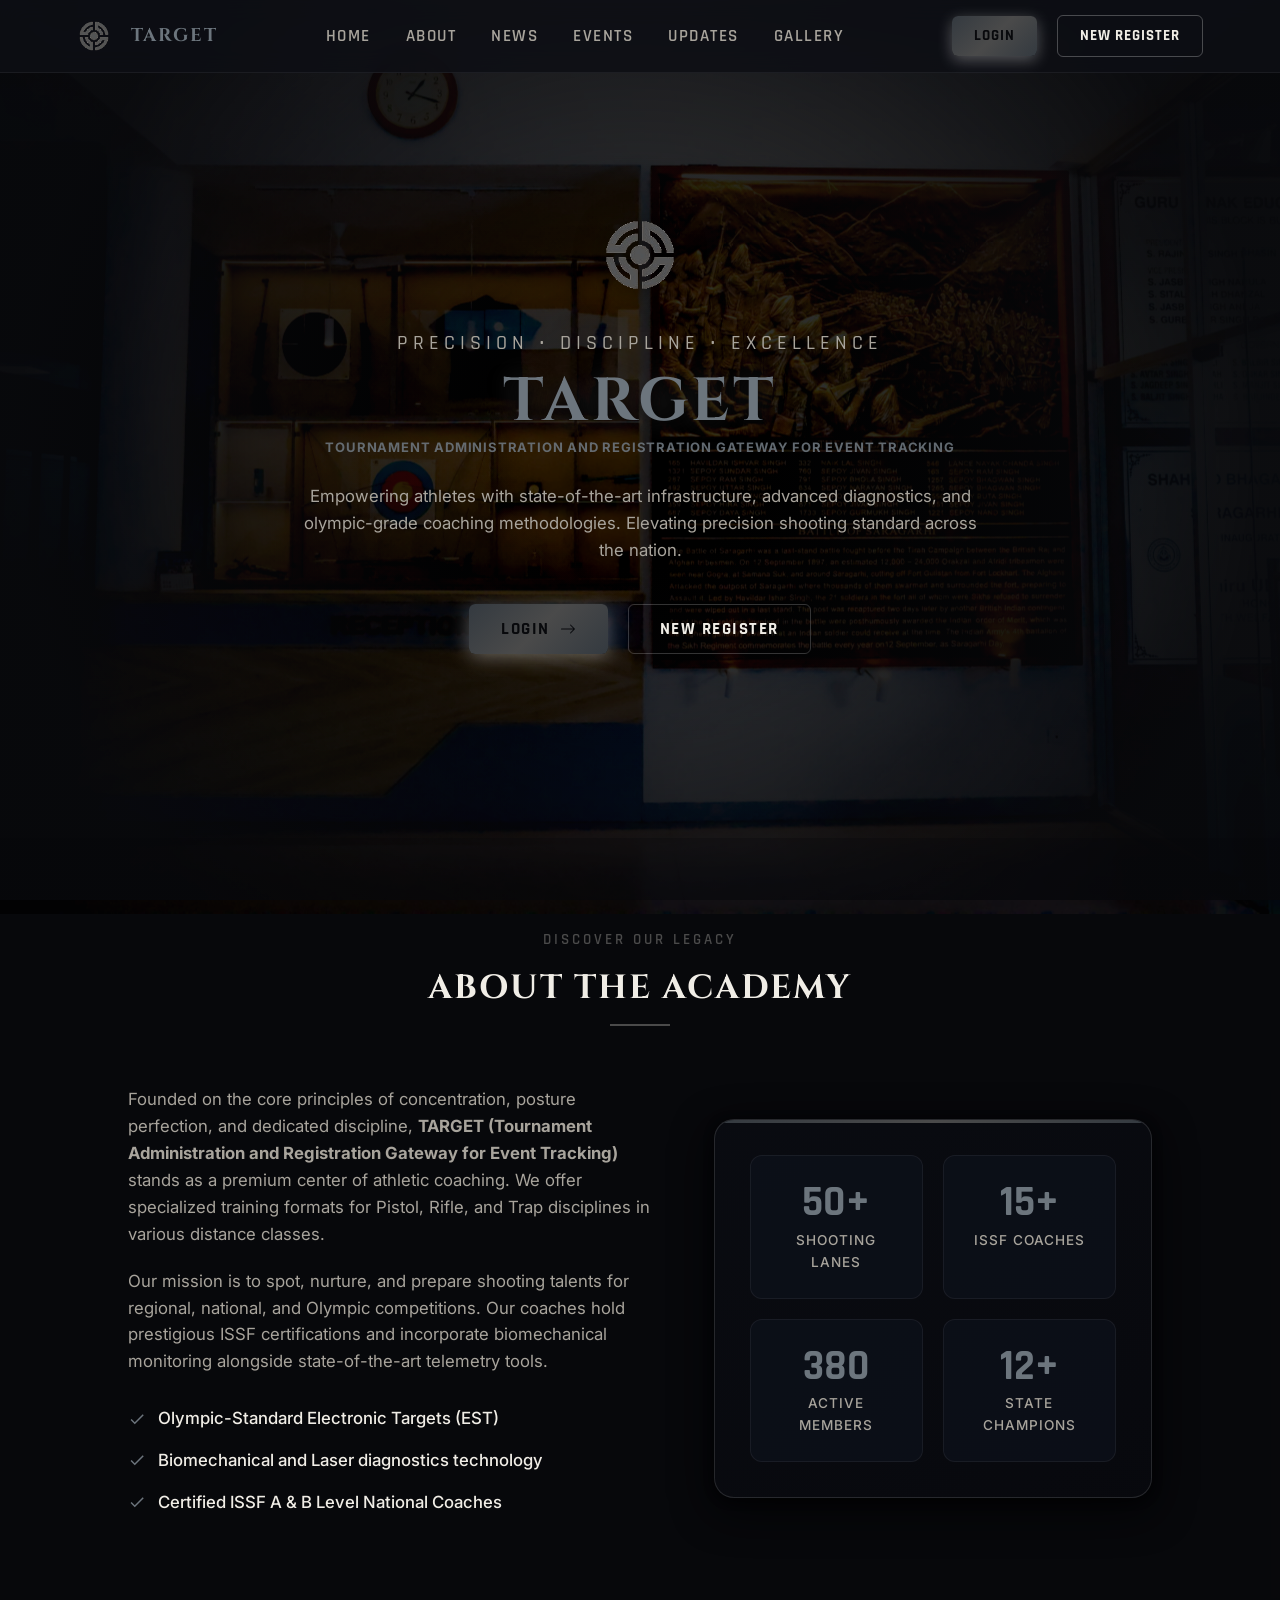
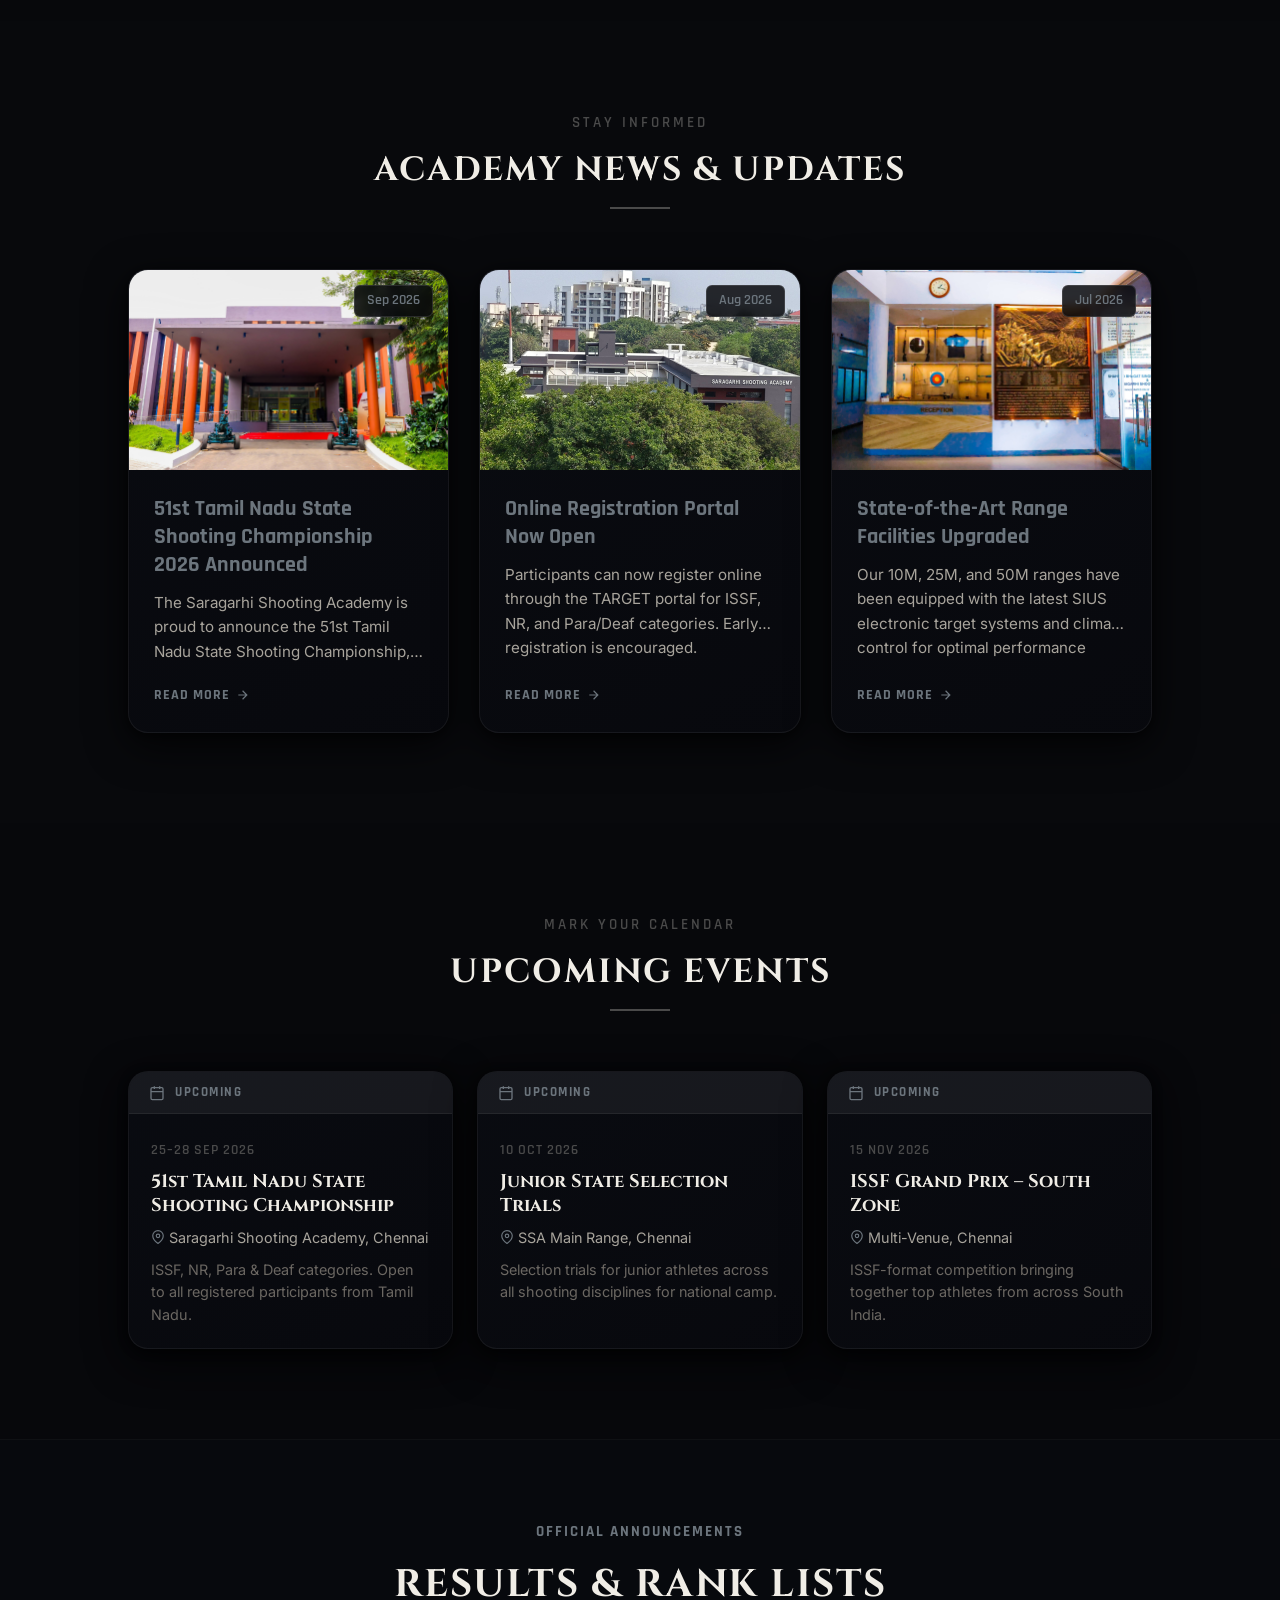
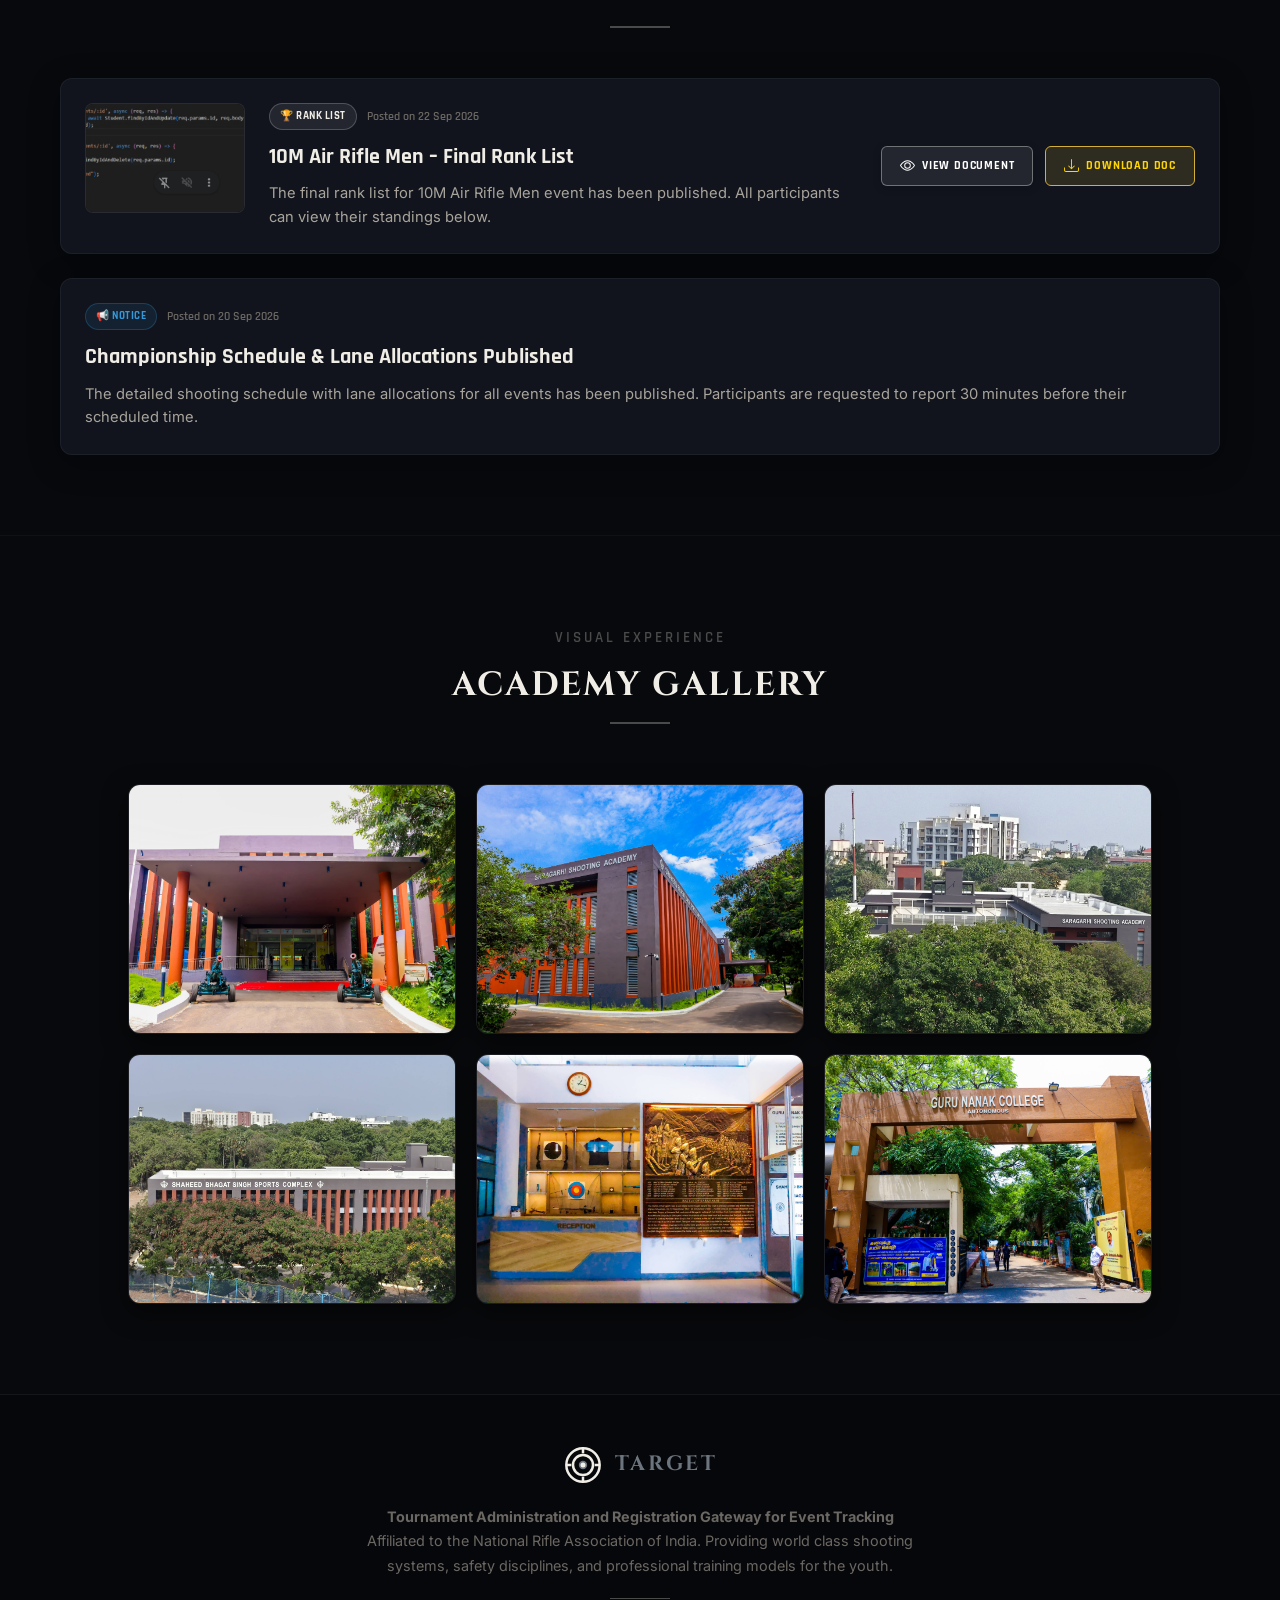
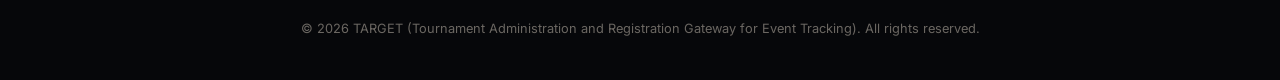
==== commit 5c86a1dc: "Fix asset paths: bundle images/css/uploads into static-preview with relative paths and add root inde" ====
--- a/static-preview/index.html
+++ b/static-preview/index.html
@@ -1,4 +1,4 @@
-
+﻿
 <!DOCTYPE html>
 <html lang="en">
 <head>
@@ -7,7 +7,7 @@
   <meta name="description" content="Welcome to TARGET – Tournament Administration and Registration Gateway for Event Tracking. The premier portal for Olympic precision shooting sports.">
   <meta name="robots" content="index, follow">
   <title>TARGET | Official Portal</title>
-  <link rel="icon" href="../images/logo.png" type="image/png">
+  <link rel="icon" href="images/logo.png" type="image/png">
   <link rel="preconnect" href="https://fonts.googleapis.com">
   <link rel="preconnect" href="https://fonts.gstatic.com" crossorigin>
   <link href="https://fonts.googleapis.com/css2?family=Cinzel:wght@400;600;700&family=Inter:wght@300;400;500;600;700&family=Rajdhani:wght@400;500;600;700&display=swap" rel="stylesheet">
@@ -47,7 +47,7 @@
     /* ── Cinematic Background ── */
     .bg-cinematic {
       position: fixed; inset: 0; z-index: -2;
-      background-image: url('../images/gallery/ssa_range_1.jpg');
+      background-image: url('images/gallery/ssa_range_1.jpg');
       background-size: cover; background-position: center; background-repeat: no-repeat;
       filter: brightness(0.25) saturate(0.8) contrast(1.15);
       transform: scale(1.03);
@@ -211,7 +211,7 @@
   <!-- Navbar -->
   <nav class="navbar">
     <div class="nav-brand">
-      <img src="../images/logo.png" alt="TARGET Logo" style="width:34px;height:34px;object-fit:contain;margin-right:8px;">
+      <img src="images/logo.png" alt="TARGET Logo" style="width:34px;height:34px;object-fit:contain;margin-right:8px;">
       <span class="nav-title">TARGET</span>
     </div>
     <ul class="nav-links">
@@ -232,7 +232,7 @@
   <section id="hero" class="hero">
     <div class="hero-emblem" aria-hidden="true">
       <div class="hero-emblem-inner">
-        <img src="../images/logo.png" alt="TARGET Logo" style="width:80px;height:80px;object-fit:contain;filter:drop-shadow(0 4px 15px rgba(0,0,0,0.6));">
+        <img src="images/logo.png" alt="TARGET Logo" style="width:80px;height:80px;object-fit:contain;filter:drop-shadow(0 4px 15px rgba(0,0,0,0.6));">
       </div>
     </div>
     <p class="hero-subtitle">Precision &bull; Discipline &bull; Excellence</p>
@@ -314,7 +314,7 @@
       <article class="news-card" onclick="openNewsModal('n1')">
         <div class="news-img-container">
           <span class="news-date">Sep 2026</span>
-          <img class="news-img" src="../images/gallery/ssa_action_1.jpg" alt="Championship 2026 Announced">
+          <img class="news-img" src="images/gallery/ssa_action_1.jpg" alt="Championship 2026 Announced">
         </div>
         <div class="news-info">
           <h3 class="news-title">51st Tamil Nadu State Shooting Championship 2026 Announced</h3>
@@ -325,7 +325,7 @@
       <article class="news-card" onclick="openNewsModal('n2')">
         <div class="news-img-container">
           <span class="news-date">Aug 2026</span>
-          <img class="news-img" src="../images/gallery/ssa_gallery_1.jpg" alt="Online Registration Open">
+          <img class="news-img" src="images/gallery/ssa_gallery_1.jpg" alt="Online Registration Open">
         </div>
         <div class="news-info">
           <h3 class="news-title">Online Registration Portal Now Open</h3>
@@ -336,7 +336,7 @@
       <article class="news-card" onclick="openNewsModal('n3')">
         <div class="news-img-container">
           <span class="news-date">Jul 2026</span>
-          <img class="news-img" src="../images/gallery/ssa_range_1.jpg" alt="New Range Facilities">
+          <img class="news-img" src="images/gallery/ssa_range_1.jpg" alt="New Range Facilities">
         </div>
         <div class="news-info">
           <h3 class="news-title">State-of-the-Art Range Facilities Upgraded</h3>
@@ -404,7 +404,7 @@
         <!-- Update Card 1 -->
         <div class="update-row-card" style="display:flex;align-items:stretch;gap:24px;">
           <div style="width:160px;min-width:160px;height:110px;border-radius:8px;overflow:hidden;border:1.5px solid rgba(255,255,255,0.12);background:rgba(0,0,0,0.3);display:flex;align-items:center;justify-content:center;">
-            <img src="../uploads/templates/template_img_6a55ebd0420a12.30798184.png" alt="Cover" style="width:100%;height:100%;object-fit:cover;" onerror="this.parentElement.style.display='none'">
+            <img src="uploads/templates/template_img_6a55ebd0420a12.30798184.png" alt="Cover" style="width:100%;height:100%;object-fit:cover;" onerror="this.parentElement.style.display='none'">
           </div>
           <div style="flex:1;min-width:280px;display:flex;flex-direction:column;justify-content:center;">
             <div style="display:flex;align-items:center;gap:10px;margin-bottom:10px;flex-wrap:wrap;">
@@ -448,27 +448,27 @@
     </div>
     <div class="gallery-grid">
       <div class="gallery-item">
-        <img src="../images/gallery/ssa_action_1.jpg" alt="Action Shot">
+        <img src="images/gallery/ssa_action_1.jpg" alt="Action Shot">
         <div class="gallery-overlay"><h4 class="gallery-title">Live Competition</h4><p class="gallery-desc">Athletes in action during championships</p></div>
       </div>
       <div class="gallery-item">
-        <img src="../images/gallery/ssa_action_2.jpg" alt="Action 2">
+        <img src="images/gallery/ssa_action_2.jpg" alt="Action 2">
         <div class="gallery-overlay"><h4 class="gallery-title">Precision Training</h4><p class="gallery-desc">Advanced technique training sessions</p></div>
       </div>
       <div class="gallery-item">
-        <img src="../images/gallery/ssa_gallery_1.jpg" alt="Gallery 1">
+        <img src="images/gallery/ssa_gallery_1.jpg" alt="Gallery 1">
         <div class="gallery-overlay"><h4 class="gallery-title">Academy Facilities</h4><p class="gallery-desc">World-class infrastructure</p></div>
       </div>
       <div class="gallery-item">
-        <img src="../images/gallery/ssa_gallery_2.jpg" alt="Gallery 2">
+        <img src="images/gallery/ssa_gallery_2.jpg" alt="Gallery 2">
         <div class="gallery-overlay"><h4 class="gallery-title">Reception Hall</h4><p class="gallery-desc">Modern reception and museum</p></div>
       </div>
       <div class="gallery-item">
-        <img src="../images/gallery/ssa_range_1.jpg" alt="Range 1">
+        <img src="images/gallery/ssa_range_1.jpg" alt="Range 1">
         <div class="gallery-overlay"><h4 class="gallery-title">10M Range</h4><p class="gallery-desc">Olympic-standard electronic target system</p></div>
       </div>
       <div class="gallery-item">
-        <img src="../images/gallery/ssa_range_2.jpg" alt="Range 2">
+        <img src="images/gallery/ssa_range_2.jpg" alt="Range 2">
         <div class="gallery-overlay"><h4 class="gallery-title">50M Range</h4><p class="gallery-desc">Long-distance precision range</p></div>
       </div>
     </div>
@@ -516,9 +516,9 @@
 
   <script>
     const newsItems = {
-      n1: { date: 'September 2026', img: '../images/gallery/ssa_action_1.jpg', title: '51st Tamil Nadu State Shooting Championship 2026 Announced', body: '<p>The Saragarhi Shooting Academy is proud to announce the 51st Tamil Nadu State Shooting Championship. The event will be held from 25–28 September 2026 at the SSA campus in Chennai.</p><p>All athletes registered through the TARGET portal will receive competitor cards and lane allocations via the platform. Entry deadlines and fees vary by category — please refer to the official schedule on the portal.</p>' },
-      n2: { date: 'August 2026', img: '../images/gallery/ssa_gallery_1.jpg', title: 'Online Registration Portal Now Open', body: '<p>Participants can now register online through the TARGET portal for ISSF, NR, and Para/Deaf categories. The portal supports secure payments, competitor card generation, and certificate downloads.</p><p>Early registration is strongly encouraged to avoid last-minute issues. Contact the office for any assistance.</p>' },
-      n3: { date: 'July 2026', img: '../images/gallery/ssa_range_1.jpg', title: 'State-of-the-Art Range Facilities Upgraded', body: '<p>Our 10M, 25M, and 50M ranges have been equipped with the latest SIUS electronic target systems and climate control for optimal performance.</p><p>The upgrades include improved scoring displays, wireless connectivity, and enhanced safety barriers conforming to ISSF standards.</p>' },
+      n1: { date: 'September 2026', img: 'images/gallery/ssa_action_1.jpg', title: '51st Tamil Nadu State Shooting Championship 2026 Announced', body: '<p>The Saragarhi Shooting Academy is proud to announce the 51st Tamil Nadu State Shooting Championship. The event will be held from 25–28 September 2026 at the SSA campus in Chennai.</p><p>All athletes registered through the TARGET portal will receive competitor cards and lane allocations via the platform. Entry deadlines and fees vary by category — please refer to the official schedule on the portal.</p>' },
+      n2: { date: 'August 2026', img: 'images/gallery/ssa_gallery_1.jpg', title: 'Online Registration Portal Now Open', body: '<p>Participants can now register online through the TARGET portal for ISSF, NR, and Para/Deaf categories. The portal supports secure payments, competitor card generation, and certificate downloads.</p><p>Early registration is strongly encouraged to avoid last-minute issues. Contact the office for any assistance.</p>' },
+      n3: { date: 'July 2026', img: 'images/gallery/ssa_range_1.jpg', title: 'State-of-the-Art Range Facilities Upgraded', body: '<p>Our 10M, 25M, and 50M ranges have been equipped with the latest SIUS electronic target systems and climate control for optimal performance.</p><p>The upgrades include improved scoring displays, wireless connectivity, and enhanced safety barriers conforming to ISSF standards.</p>' },
     };
     function openNewsModal(id) {
       const d = newsItems[id]; if (!d) return;
@@ -559,3 +559,4 @@
   </script>
 </body>
 </html>
+
